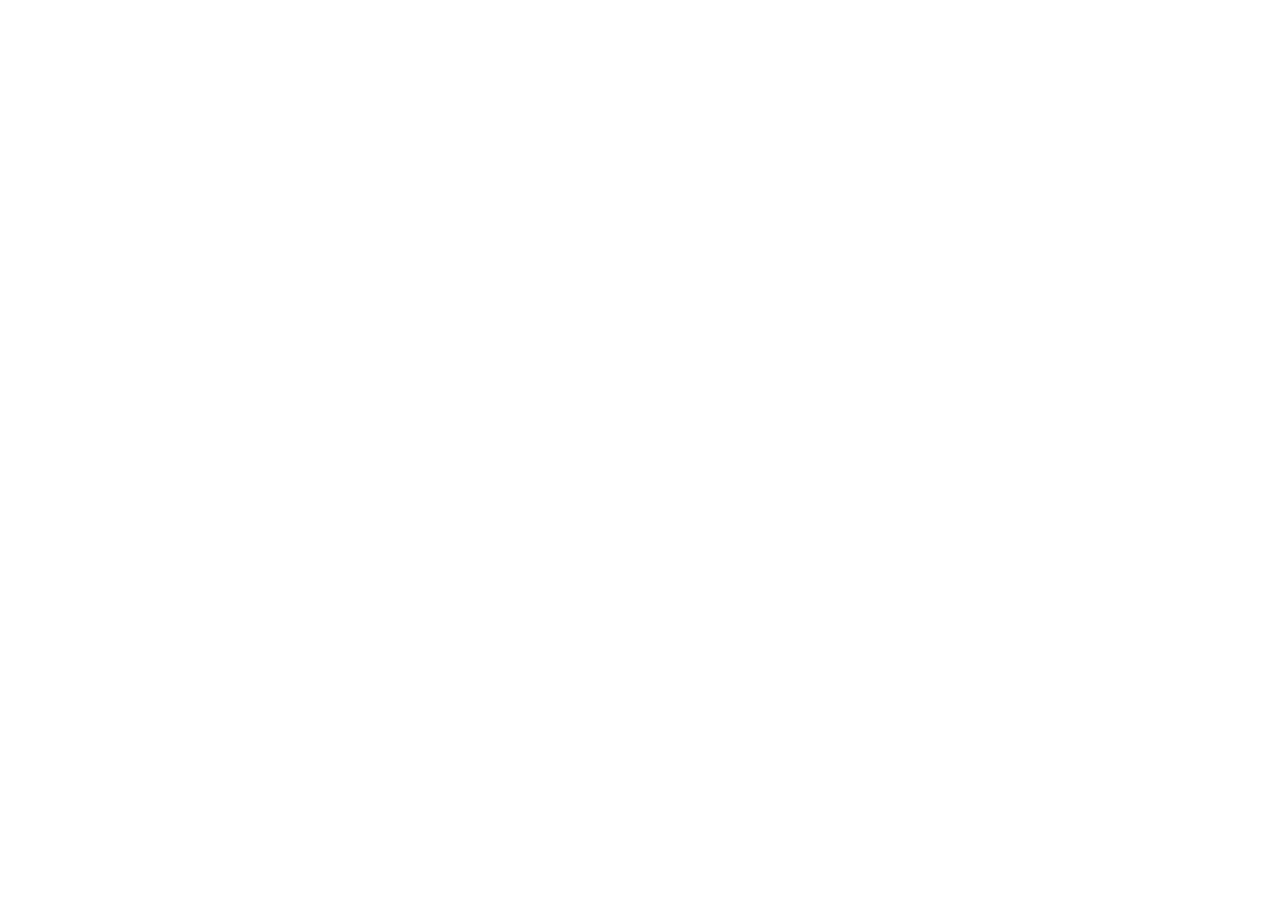
==== index.html @ cd1e1f87 "第一次提交" ====
<!DOCTYPE html>
<html lang="zh-CN">
<head>
    <meta charset="UTF-8">
    <meta name="viewport" content="width=device-width, initial-scale=1.0">
    <title>Document</title>
</head>
<body>
    
</body>
</html>
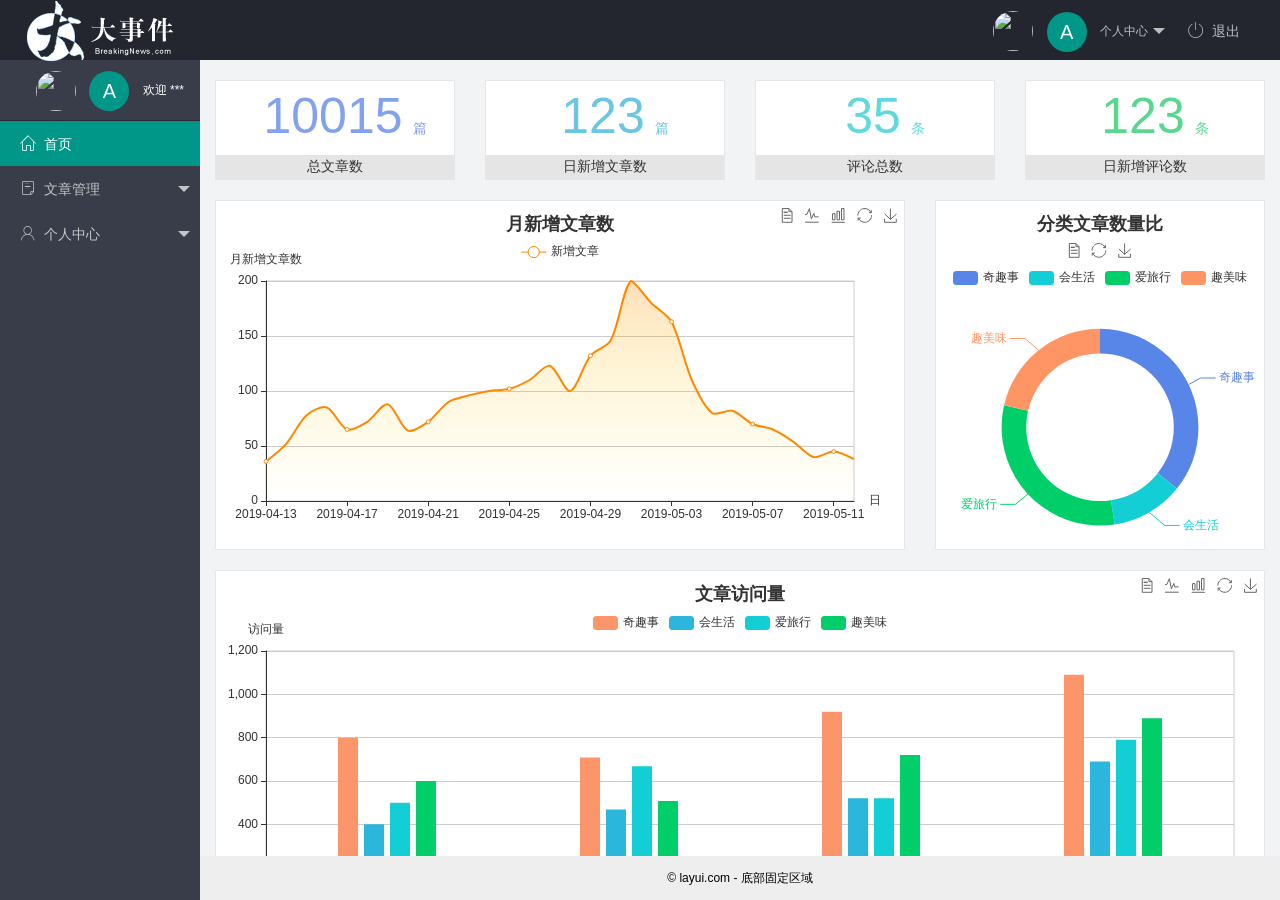
==== commit 329c50f5: "第二次提交" ====
--- a/index.html
+++ b/index.html
@@ -1,11 +1,109 @@
 <!DOCTYPE html>
 <html lang="zh-CN">
+
 <head>
-    <meta charset="UTF-8">
-    <meta name="viewport" content="width=device-width, initial-scale=1.0">
-    <title>Document</title>
+    <meta charset="UTF-8" />
+    <meta name="viewport" content="width=device-width, initial-scale=1.0" />
+    <title>后台主页</title>
+    <!-- 导入 layui 的样式表 -->
+    <link rel="stylesheet" href="/assets/lib/layui/css/layui.css" />
+    <link rel="stylesheet" href="/assets/css/index.css" />
+    <!-- 导入第三方图标库 -->
+    <link rel="stylesheet" href="/assets/fonts/iconfont.css" />
+    <!-- 导入JQ -->
+    <script src="/assets/lib/jquery.js"></script>
+    <!-- 导入自己的js文件 -->
+    <script src="/assets/js/index.js"></script>
 </head>
-<body>
-    
+
+<body class="layui-layout-body">
+    <div class="layui-layout layui-layout-admin">
+        <div class="layui-header">
+            <div class="layui-logo">
+                <img src="/assets/images/logo.png" alt="" />
+            </div>
+
+            <!-- 头部区域（可配合layui已有的水平导航） -->
+            <ul class="layui-nav layui-layout-right">
+                <li class="layui-nav-item">
+                    <a href="javascript:;" class="userinfo">
+                        <img src="http://t.cn/RCzsdCq" class="layui-nav-img" />
+                        <span class="text-avatar">A</span>
+                        个人中心
+                    </a>
+                    <dl class="layui-nav-child">
+                        <dd><a href="/user/user_info.html" target="fm">基本资料</a></dd>
+                        <dd><a href="/user/user_avatar.html" target="fm">更换头像</a></dd>
+                        <dd><a href="/user/user_pwd.html" target="fm">重置密码</a></dd>
+                    </dl>
+                </li>
+                <li class="layui-nav-item">
+                    <a href="javascript:;" id="btnLogout"><span class="iconfont icon-tuichu"></span>退出</a>
+                </li>
+            </ul>
+        </div>
+
+        <div class="layui-side layui-bg-black">
+            <div class="layui-side-scroll">
+
+                <!-- 左侧侧边栏上面头像 -->
+                <div class="userinfo">
+                    <img src="http://t.cn/RCzsdCq" class="layui-nav-img" />
+                    <span class="text-avatar">A</span>
+                    <span id="welcome">欢迎 ***</span>
+                </div>
+                <!-- 左侧导航区域（可配合layui已有的垂直导航） -->
+                <ul class="layui-nav layui-nav-tree" lay-shrink="all">
+                    <li class="layui-nav-item layui-this">
+                        <a href="/home/dashboard.html" target="fm"><span class="iconfont icon-home"></span>首页</a>
+                    </li>
+                    <li class="layui-nav-item">
+                        <a class="" href="javascript:;"><span class="iconfont icon-16"></span>文章管理</a>
+                        <dl class="layui-nav-child">
+                            <dd>
+                                <a href="javascript:;"><i class="layui-icon layui-icon-app"></i>文章类别</a>
+                            </dd>
+                            <dd>
+                                <a href="javascript:;"><i class="layui-icon layui-icon-app"></i>文章列表</a>
+                            </dd>
+                            <dd>
+                                <a href="javascript:;"><i class="layui-icon layui-icon-app"></i>发布文章</a>
+                            </dd>
+                        </dl>
+                    </li>
+                    <li class="layui-nav-item">
+                        <a href="javascript:;"><span class="iconfont icon-user"></span>个人中心</a>
+                        <dl class="layui-nav-child">
+                            <dd>
+                                <a href="/user/user_info.html" target="fm"><i
+                                        class="layui-icon layui-icon-app"></i>基本资料</a>
+                            </dd>
+                            <dd>
+                                <a href="/user/user_avatar.html" target="fm"><i
+                                        class="layui-icon layui-icon-app"></i>更换头像</a>
+                            </dd>
+                            <dd>
+                                <a href="/user/user_pwd.html" target="fm"><i
+                                        class="layui-icon layui-icon-app"></i>重置密码</a>
+                            </dd>
+                        </dl>
+                    </li>
+                </ul>
+            </div>
+        </div>
+
+        <div class="layui-body">
+            <!-- 内容主体区域 -->
+            <iframe name="fm" src="/home/dashboard.html" frameborder="0"></iframe>
+        </div>
+
+        <div class="layui-footer">
+            <!-- 底部固定区域 -->
+            © layui.com - 底部固定区域
+        </div>
+    </div>
+    <!-- 导入 layui 的JS文件 -->
+    <script src="/assets/lib/layui/layui.all.js"></script>
 </body>
+
 </html>
--- a/assets/lib/layui/css/layui.css
+++ b/assets/lib/layui/css/layui.css
@@ -0,0 +1,2 @@
+/** layui-v2.5.5 MIT License By https://www.layui.com */
+ .layui-inline,img{display:inline-block;vertical-align:middle}h1,h2,h3,h4,h5,h6{font-weight:400}.layui-edge,.layui-header,.layui-inline,.layui-main{position:relative}.layui-body,.layui-edge,.layui-elip{overflow:hidden}.layui-btn,.layui-edge,.layui-inline,img{vertical-align:middle}.layui-btn,.layui-disabled,.layui-icon,.layui-unselect{-moz-user-select:none;-webkit-user-select:none;-ms-user-select:none}.layui-elip,.layui-form-checkbox span,.layui-form-pane .layui-form-label{text-overflow:ellipsis;white-space:nowrap}.layui-breadcrumb,.layui-tree-btnGroup{visibility:hidden}blockquote,body,button,dd,div,dl,dt,form,h1,h2,h3,h4,h5,h6,input,li,ol,p,pre,td,textarea,th,ul{margin:0;padding:0;-webkit-tap-highlight-color:rgba(0,0,0,0)}a:active,a:hover{outline:0}img{border:none}li{list-style:none}table{border-collapse:collapse;border-spacing:0}h4,h5,h6{font-size:100%}button,input,optgroup,option,select,textarea{font-family:inherit;font-size:inherit;font-style:inherit;font-weight:inherit;outline:0}pre{white-space:pre-wrap;white-space:-moz-pre-wrap;white-space:-pre-wrap;white-space:-o-pre-wrap;word-wrap:break-word}body{line-height:24px;font:14px Helvetica Neue,Helvetica,PingFang SC,Tahoma,Arial,sans-serif}hr{height:1px;margin:10px 0;border:0;clear:both}a{color:#333;text-decoration:none}a:hover{color:#777}a cite{font-style:normal;*cursor:pointer}.layui-border-box,.layui-border-box *{box-sizing:border-box}.layui-box,.layui-box *{box-sizing:content-box}.layui-clear{clear:both;*zoom:1}.layui-clear:after{content:'\20';clear:both;*zoom:1;display:block;height:0}.layui-inline{*display:inline;*zoom:1}.layui-edge{display:inline-block;width:0;height:0;border-width:6px;border-style:dashed;border-color:transparent}.layui-edge-top{top:-4px;border-bottom-color:#999;border-bottom-style:solid}.layui-edge-right{border-left-color:#999;border-left-style:solid}.layui-edge-bottom{top:2px;border-top-color:#999;border-top-style:solid}.layui-edge-left{border-right-color:#999;border-right-style:solid}.layui-disabled,.layui-disabled:hover{color:#d2d2d2!important;cursor:not-allowed!important}.layui-circle{border-radius:100%}.layui-show{display:block!important}.layui-hide{display:none!important}@font-face{font-family:layui-icon;src:url(../font/iconfont.eot?v=250);src:url(../font/iconfont.eot?v=250#iefix) format('embedded-opentype'),url(../font/iconfont.woff2?v=250) format('woff2'),url(../font/iconfont.woff?v=250) format('woff'),url(../font/iconfont.ttf?v=250) format('truetype'),url(../font/iconfont.svg?v=250#layui-icon) format('svg')}.layui-icon{font-family:layui-icon!important;font-size:16px;font-style:normal;-webkit-font-smoothing:antialiased;-moz-osx-font-smoothing:grayscale}.layui-icon-reply-fill:before{content:"\e611"}.layui-icon-set-fill:before{content:"\e614"}.layui-icon-menu-fill:before{content:"\e60f"}.layui-icon-search:before{content:"\e615"}.layui-icon-share:before{content:"\e641"}.layui-icon-set-sm:before{content:"\e620"}.layui-icon-engine:before{content:"\e628"}.layui-icon-close:before{content:"\1006"}.layui-icon-close-fill:before{content:"\1007"}.layui-icon-chart-screen:before{content:"\e629"}.layui-icon-star:before{content:"\e600"}.layui-icon-circle-dot:before{content:"\e617"}.layui-icon-chat:before{content:"\e606"}.layui-icon-release:before{content:"\e609"}.layui-icon-list:before{content:"\e60a"}.layui-icon-chart:before{content:"\e62c"}.layui-icon-ok-circle:before{content:"\1005"}.layui-icon-layim-theme:before{content:"\e61b"}.layui-icon-table:before{content:"\e62d"}.layui-icon-right:before{content:"\e602"}.layui-icon-left:before{content:"\e603"}.layui-icon-cart-simple:before{content:"\e698"}.layui-icon-face-cry:before{content:"\e69c"}.layui-icon-face-smile:before{content:"\e6af"}.layui-icon-survey:before{content:"\e6b2"}.layui-icon-tree:before{content:"\e62e"}.layui-icon-upload-circle:before{content:"\e62f"}.layui-icon-add-circle:before{content:"\e61f"}.layui-icon-download-circle:before{content:"\e601"}.layui-icon-templeate-1:before{content:"\e630"}.layui-icon-util:before{content:"\e631"}.layui-icon-face-surprised:before{content:"\e664"}.layui-icon-edit:before{content:"\e642"}.layui-icon-speaker:before{content:"\e645"}.layui-icon-down:before{content:"\e61a"}.layui-icon-file:before{content:"\e621"}.layui-icon-layouts:before{content:"\e632"}.layui-icon-rate-half:before{content:"\e6c9"}.layui-icon-add-circle-fine:before{content:"\e608"}.layui-icon-prev-circle:before{content:"\e633"}.layui-icon-read:before{content:"\e705"}.layui-icon-404:before{content:"\e61c"}.layui-icon-carousel:before{content:"\e634"}.layui-icon-help:before{content:"\e607"}.layui-icon-code-circle:before{content:"\e635"}.layui-icon-water:before{content:"\e636"}.layui-icon-username:before{content:"\e66f"}.layui-icon-find-fill:before{content:"\e670"}.layui-icon-about:before{content:"\e60b"}.layui-icon-location:before{content:"\e715"}.layui-icon-up:before{content:"\e619"}.layui-icon-pause:before{content:"\e651"}.layui-icon-date:before{content:"\e637"}.layui-icon-layim-uploadfile:before{content:"\e61d"}.layui-icon-delete:before{content:"\e640"}.layui-icon-play:before{content:"\e652"}.layui-icon-top:before{content:"\e604"}.layui-icon-friends:before{content:"\e612"}.layui-icon-refresh-3:before{content:"\e9aa"}.layui-icon-ok:before{content:"\e605"}.layui-icon-layer:before{content:"\e638"}.layui-icon-face-smile-fine:before{content:"\e60c"}.layui-icon-dollar:before{content:"\e659"}.layui-icon-group:before{content:"\e613"}.layui-icon-layim-download:before{content:"\e61e"}.layui-icon-picture-fine:before{content:"\e60d"}.layui-icon-link:before{content:"\e64c"}.layui-icon-diamond:before{content:"\e735"}.layui-icon-log:before{content:"\e60e"}.layui-icon-rate-solid:before{content:"\e67a"}.layui-icon-fonts-del:before{content:"\e64f"}.layui-icon-unlink:before{content:"\e64d"}.layui-icon-fonts-clear:before{content:"\e639"}.layui-icon-triangle-r:before{content:"\e623"}.layui-icon-circle:before{content:"\e63f"}.layui-icon-radio:before{content:"\e643"}.layui-icon-align-center:before{content:"\e647"}.layui-icon-align-right:before{content:"\e648"}.layui-icon-align-left:before{content:"\e649"}.layui-icon-loading-1:before{content:"\e63e"}.layui-icon-return:before{content:"\e65c"}.layui-icon-fonts-strong:before{content:"\e62b"}.layui-icon-upload:before{content:"\e67c"}.layui-icon-dialogue:before{content:"\e63a"}.layui-icon-video:before{content:"\e6ed"}.layui-icon-headset:before{content:"\e6fc"}.layui-icon-cellphone-fine:before{content:"\e63b"}.layui-icon-add-1:before{content:"\e654"}.layui-icon-face-smile-b:before{content:"\e650"}.layui-icon-fonts-html:before{content:"\e64b"}.layui-icon-form:before{content:"\e63c"}.layui-icon-cart:before{content:"\e657"}.layui-icon-camera-fill:before{content:"\e65d"}.layui-icon-tabs:before{content:"\e62a"}.layui-icon-fonts-code:before{content:"\e64e"}.layui-icon-fire:before{content:"\e756"}.layui-icon-set:before{content:"\e716"}.layui-icon-fonts-u:before{content:"\e646"}.layui-icon-triangle-d:before{content:"\e625"}.layui-icon-tips:before{content:"\e702"}.layui-icon-picture:before{content:"\e64a"}.layui-icon-more-vertical:before{content:"\e671"}.layui-icon-flag:before{content:"\e66c"}.layui-icon-loading:before{content:"\e63d"}.layui-icon-fonts-i:before{content:"\e644"}.layui-icon-refresh-1:before{content:"\e666"}.layui-icon-rmb:before{content:"\e65e"}.layui-icon-home:before{content:"\e68e"}.layui-icon-user:before{content:"\e770"}.layui-icon-notice:before{content:"\e667"}.layui-icon-login-weibo:before{content:"\e675"}.layui-icon-voice:before{content:"\e688"}.layui-icon-upload-drag:before{content:"\e681"}.layui-icon-login-qq:before{content:"\e676"}.layui-icon-snowflake:before{content:"\e6b1"}.layui-icon-file-b:before{content:"\e655"}.layui-icon-template:before{content:"\e663"}.layui-icon-auz:before{content:"\e672"}.layui-icon-console:before{content:"\e665"}.layui-icon-app:before{content:"\e653"}.layui-icon-prev:before{content:"\e65a"}.layui-icon-website:before{content:"\e7ae"}.layui-icon-next:before{content:"\e65b"}.layui-icon-component:before{content:"\e857"}.layui-icon-more:before{content:"\e65f"}.layui-icon-login-wechat:before{content:"\e677"}.layui-icon-shrink-right:before{content:"\e668"}.layui-icon-spread-left:before{content:"\e66b"}.layui-icon-camera:before{content:"\e660"}.layui-icon-note:before{content:"\e66e"}.layui-icon-refresh:before{content:"\e669"}.layui-icon-female:before{content:"\e661"}.layui-icon-male:before{content:"\e662"}.layui-icon-password:before{content:"\e673"}.layui-icon-senior:before{content:"\e674"}.layui-icon-theme:before{content:"\e66a"}.layui-icon-tread:before{content:"\e6c5"}.layui-icon-praise:before{content:"\e6c6"}.layui-icon-star-fill:before{content:"\e658"}.layui-icon-rate:before{content:"\e67b"}.layui-icon-template-1:before{content:"\e656"}.layui-icon-vercode:before{content:"\e679"}.layui-icon-cellphone:before{content:"\e678"}.layui-icon-screen-full:before{content:"\e622"}.layui-icon-screen-restore:before{content:"\e758"}.layui-icon-cols:before{content:"\e610"}.layui-icon-export:before{content:"\e67d"}.layui-icon-print:before{content:"\e66d"}.layui-icon-slider:before{content:"\e714"}.layui-icon-addition:before{content:"\e624"}.layui-icon-subtraction:before{content:"\e67e"}.layui-icon-service:before{content:"\e626"}.layui-icon-transfer:before{content:"\e691"}.layui-main{width:1140px;margin:0 auto}.layui-header{z-index:1000;height:60px}.layui-header a:hover{transition:all .5s;-webkit-transition:all .5s}.layui-side{position:fixed;left:0;top:0;bottom:0;z-index:999;width:200px;overflow-x:hidden}.layui-side-scroll{position:relative;width:220px;height:100%;overflow-x:hidden}.layui-body{position:absolute;left:200px;right:0;top:0;bottom:0;z-index:998;width:auto;overflow-y:auto;box-sizing:border-box}.layui-layout-body{overflow:hidden}.layui-layout-admin .layui-header{background-color:#23262E}.layui-layout-admin .layui-side{top:60px;width:200px;overflow-x:hidden}.layui-layout-admin .layui-body{position:fixed;top:60px;bottom:44px}.layui-layout-admin .layui-main{width:auto;margin:0 15px}.layui-layout-admin .layui-footer{position:fixed;left:200px;right:0;bottom:0;height:44px;line-height:44px;padding:0 15px;background-color:#eee}.layui-layout-admin .layui-logo{position:absolute;left:0;top:0;width:200px;height:100%;line-height:60px;text-align:center;color:#009688;font-size:16px}.layui-layout-admin .layui-header .layui-nav{background:0 0}.layui-layout-left{position:absolute!important;left:200px;top:0}.layui-layout-right{position:absolute!important;right:0;top:0}.layui-container{position:relative;margin:0 auto;padding:0 15px;box-sizing:border-box}.layui-fluid{position:relative;margin:0 auto;padding:0 15px}.layui-row:after,.layui-row:before{content:'';display:block;clear:both}.layui-col-lg1,.layui-col-lg10,.layui-col-lg11,.layui-col-lg12,.layui-col-lg2,.layui-col-lg3,.layui-col-lg4,.layui-col-lg5,.layui-col-lg6,.layui-col-lg7,.layui-col-lg8,.layui-col-lg9,.layui-col-md1,.layui-col-md10,.layui-col-md11,.layui-col-md12,.layui-col-md2,.layui-col-md3,.layui-col-md4,.layui-col-md5,.layui-col-md6,.layui-col-md7,.layui-col-md8,.layui-col-md9,.layui-col-sm1,.layui-col-sm10,.layui-col-sm11,.layui-col-sm12,.layui-col-sm2,.layui-col-sm3,.layui-col-sm4,.layui-col-sm5,.layui-col-sm6,.layui-col-sm7,.layui-col-sm8,.layui-col-sm9,.layui-col-xs1,.layui-col-xs10,.layui-col-xs11,.layui-col-xs12,.layui-col-xs2,.layui-col-xs3,.layui-col-xs4,.layui-col-xs5,.layui-col-xs6,.layui-col-xs7,.layui-col-xs8,.layui-col-xs9{position:relative;display:block;box-sizing:border-box}.layui-col-xs1,.layui-col-xs10,.layui-col-xs11,.layui-col-xs12,.layui-col-xs2,.layui-col-xs3,.layui-col-xs4,.layui-col-xs5,.layui-col-xs6,.layui-col-xs7,.layui-col-xs8,.layui-col-xs9{float:left}.layui-col-xs1{width:8.33333333%}.layui-col-xs2{width:16.66666667%}.layui-col-xs3{width:25%}.layui-col-xs4{width:33.33333333%}.layui-col-xs5{width:41.66666667%}.layui-col-xs6{width:50%}.layui-col-xs7{width:58.33333333%}.layui-col-xs8{width:66.66666667%}.layui-col-xs9{width:75%}.layui-col-xs10{width:83.33333333%}.layui-col-xs11{width:91.66666667%}.layui-col-xs12{width:100%}.layui-col-xs-offset1{margin-left:8.33333333%}.layui-col-xs-offset2{margin-left:16.66666667%}.layui-col-xs-offset3{margin-left:25%}.layui-col-xs-offset4{margin-left:33.33333333%}.layui-col-xs-offset5{margin-left:41.66666667%}.layui-col-xs-offset6{margin-left:50%}.layui-col-xs-offset7{margin-left:58.33333333%}.layui-col-xs-offset8{margin-left:66.66666667%}.layui-col-xs-offset9{margin-left:75%}.layui-col-xs-offset10{margin-left:83.33333333%}.layui-col-xs-offset11{margin-left:91.66666667%}.layui-col-xs-offset12{margin-left:100%}@media screen and (max-width:768px){.layui-hide-xs{display:none!important}.layui-show-xs-block{display:block!important}.layui-show-xs-inline{display:inline!important}.layui-show-xs-inline-block{display:inline-block!important}}@media screen and (min-width:768px){.layui-container{width:750px}.layui-hide-sm{display:none!important}.layui-show-sm-block{display:block!important}.layui-show-sm-inline{display:inline!important}.layui-show-sm-inline-block{display:inline-block!important}.layui-col-sm1,.layui-col-sm10,.layui-col-sm11,.layui-col-sm12,.layui-col-sm2,.layui-col-sm3,.layui-col-sm4,.layui-col-sm5,.layui-col-sm6,.layui-col-sm7,.layui-col-sm8,.layui-col-sm9{float:left}.layui-col-sm1{width:8.33333333%}.layui-col-sm2{width:16.66666667%}.layui-col-sm3{width:25%}.layui-col-sm4{width:33.33333333%}.layui-col-sm5{width:41.66666667%}.layui-col-sm6{width:50%}.layui-col-sm7{width:58.33333333%}.layui-col-sm8{width:66.66666667%}.layui-col-sm9{width:75%}.layui-col-sm10{width:83.33333333%}.layui-col-sm11{width:91.66666667%}.layui-col-sm12{width:100%}.layui-col-sm-offset1{margin-left:8.33333333%}.layui-col-sm-offset2{margin-left:16.66666667%}.layui-col-sm-offset3{margin-left:25%}.layui-col-sm-offset4{margin-left:33.33333333%}.layui-col-sm-offset5{margin-left:41.66666667%}.layui-col-sm-offset6{margin-left:50%}.layui-col-sm-offset7{margin-left:58.33333333%}.layui-col-sm-offset8{margin-left:66.66666667%}.layui-col-sm-offset9{margin-left:75%}.layui-col-sm-offset10{margin-left:83.33333333%}.layui-col-sm-offset11{margin-left:91.66666667%}.layui-col-sm-offset12{margin-left:100%}}@media screen and (min-width:992px){.layui-container{width:970px}.layui-hide-md{display:none!important}.layui-show-md-block{display:block!important}.layui-show-md-inline{display:inline!important}.layui-show-md-inline-block{display:inline-block!important}.layui-col-md1,.layui-col-md10,.layui-col-md11,.layui-col-md12,.layui-col-md2,.layui-col-md3,.layui-col-md4,.layui-col-md5,.layui-col-md6,.layui-col-md7,.layui-col-md8,.layui-col-md9{float:left}.layui-col-md1{width:8.33333333%}.layui-col-md2{width:16.66666667%}.layui-col-md3{width:25%}.layui-col-md4{width:33.33333333%}.layui-col-md5{width:41.66666667%}.layui-col-md6{width:50%}.layui-col-md7{width:58.33333333%}.layui-col-md8{width:66.66666667%}.layui-col-md9{width:75%}.layui-col-md10{width:83.33333333%}.layui-col-md11{width:91.66666667%}.layui-col-md12{width:100%}.layui-col-md-offset1{margin-left:8.33333333%}.layui-col-md-offset2{margin-left:16.66666667%}.layui-col-md-offset3{margin-left:25%}.layui-col-md-offset4{margin-left:33.33333333%}.layui-col-md-offset5{margin-left:41.66666667%}.layui-col-md-offset6{margin-left:50%}.layui-col-md-offset7{margin-left:58.33333333%}.layui-col-md-offset8{margin-left:66.66666667%}.layui-col-md-offset9{margin-left:75%}.layui-col-md-offset10{margin-left:83.33333333%}.layui-col-md-offset11{margin-left:91.66666667%}.layui-col-md-offset12{margin-left:100%}}@media screen and (min-width:1200px){.layui-container{width:1170px}.layui-hide-lg{display:none!important}.layui-show-lg-block{display:block!important}.layui-show-lg-inline{display:inline!important}.layui-show-lg-inline-block{display:inline-block!important}.layui-col-lg1,.layui-col-lg10,.layui-col-lg11,.layui-col-lg12,.layui-col-lg2,.layui-col-lg3,.layui-col-lg4,.layui-col-lg5,.layui-col-lg6,.layui-col-lg7,.layui-col-lg8,.layui-col-lg9{float:left}.layui-col-lg1{width:8.33333333%}.layui-col-lg2{width:16.66666667%}.layui-col-lg3{width:25%}.layui-col-lg4{width:33.33333333%}.layui-col-lg5{width:41.66666667%}.layui-col-lg6{width:50%}.layui-col-lg7{width:58.33333333%}.layui-col-lg8{width:66.66666667%}.layui-col-lg9{width:75%}.layui-col-lg10{width:83.33333333%}.layui-col-lg11{width:91.66666667%}.layui-col-lg12{width:100%}.layui-col-lg-offset1{margin-left:8.33333333%}.layui-col-lg-offset2{margin-left:16.66666667%}.layui-col-lg-offset3{margin-left:25%}.layui-col-lg-offset4{margin-left:33.33333333%}.layui-col-lg-offset5{margin-left:41.66666667%}.layui-col-lg-offset6{margin-left:50%}.layui-col-lg-offset7{margin-left:58.33333333%}.layui-col-lg-offset8{margin-left:66.66666667%}.layui-col-lg-offset9{margin-left:75%}.layui-col-lg-offset10{margin-left:83.33333333%}.layui-col-lg-offset11{margin-left:91.66666667%}.layui-col-lg-offset12{margin-left:100%}}.layui-col-space1{margin:-.5px}.layui-col-space1>*{padding:.5px}.layui-col-space3{margin:-1.5px}.layui-col-space3>*{padding:1.5px}.layui-col-space5{margin:-2.5px}.layui-col-space5>*{padding:2.5px}.layui-col-space8{margin:-3.5px}.layui-col-space8>*{padding:3.5px}.layui-col-space10{margin:-5px}.layui-col-space10>*{padding:5px}.layui-col-space12{margin:-6px}.layui-col-space12>*{padding:6px}.layui-col-space15{margin:-7.5px}.layui-col-space15>*{padding:7.5px}.layui-col-space18{margin:-9px}.layui-col-space18>*{padding:9px}.layui-col-space20{margin:-10px}.layui-col-space20>*{padding:10px}.layui-col-space22{margin:-11px}.layui-col-space22>*{padding:11px}.layui-col-space25{margin:-12.5px}.layui-col-space25>*{padding:12.5px}.layui-col-space30{margin:-15px}.layui-col-space30>*{padding:15px}.layui-btn,.layui-input,.layui-select,.layui-textarea,.layui-upload-button{outline:0;-webkit-appearance:none;transition:all .3s;-webkit-transition:all .3s;box-sizing:border-box}.layui-elem-quote{margin-bottom:10px;padding:15px;line-height:22px;border-left:5px solid #009688;border-radius:0 2px 2px 0;background-color:#f2f2f2}.layui-quote-nm{border-style:solid;border-width:1px 1px 1px 5px;background:0 0}.layui-elem-field{margin-bottom:10px;padding:0;border-width:1px;border-style:solid}.layui-elem-field legend{margin-left:20px;padding:0 10px;font-size:20px;font-weight:300}.layui-field-title{margin:10px 0 20px;border-width:1px 0 0}.layui-field-box{padding:10px 15px}.layui-field-title .layui-field-box{padding:10px 0}.layui-progress{position:relative;height:6px;border-radius:20px;background-color:#e2e2e2}.layui-progress-bar{position:absolute;left:0;top:0;width:0;max-width:100%;height:6px;border-radius:20px;text-align:right;background-color:#5FB878;transition:all .3s;-webkit-transition:all .3s}.layui-progress-big,.layui-progress-big .layui-progress-bar{height:18px;line-height:18px}.layui-progress-text{position:relative;top:-20px;line-height:18px;font-size:12px;color:#666}.layui-progress-big .layui-progress-text{position:static;padding:0 10px;color:#fff}.layui-collapse{border-width:1px;border-style:solid;border-radius:2px}.layui-colla-content,.layui-colla-item{border-top-width:1px;border-top-style:solid}.layui-colla-item:first-child{border-top:none}.layui-colla-title{position:relative;height:42px;line-height:42px;padding:0 15px 0 35px;color:#333;background-color:#f2f2f2;cursor:pointer;font-size:14px;overflow:hidden}.layui-colla-content{display:none;padding:10px 15px;line-height:22px;color:#666}.layui-colla-icon{position:absolute;left:15px;top:0;font-size:14px}.layui-card{margin-bottom:15px;border-radius:2px;background-color:#fff;box-shadow:0 1px 2px 0 rgba(0,0,0,.05)}.layui-card:last-child{margin-bottom:0}.layui-card-header{position:relative;height:42px;line-height:42px;padding:0 15px;border-bottom:1px solid #f6f6f6;color:#333;border-radius:2px 2px 0 0;font-size:14px}.layui-bg-black,.layui-bg-blue,.layui-bg-cyan,.layui-bg-green,.layui-bg-orange,.layui-bg-red{color:#fff!important}.layui-card-body{position:relative;padding:10px 15px;line-height:24px}.layui-card-body[pad15]{padding:15px}.layui-card-body[pad20]{padding:20px}.layui-card-body .layui-table{margin:5px 0}.layui-card .layui-tab{margin:0}.layui-panel-window{position:relative;padding:15px;border-radius:0;border-top:5px solid #E6E6E6;background-color:#fff}.layui-auxiliar-moving{position:fixed;left:0;right:0;top:0;bottom:0;width:100%;height:100%;background:0 0;z-index:9999999999}.layui-form-label,.layui-form-mid,.layui-form-select,.layui-input-block,.layui-input-inline,.layui-textarea{position:relative}.layui-bg-red{background-color:#FF5722!important}.layui-bg-orange{background-color:#FFB800!important}.layui-bg-green{background-color:#009688!important}.layui-bg-cyan{background-color:#2F4056!important}.layui-bg-blue{background-color:#1E9FFF!important}.layui-bg-black{background-color:#393D49!important}.layui-bg-gray{background-color:#eee!important;color:#666!important}.layui-badge-rim,.layui-colla-content,.layui-colla-item,.layui-collapse,.layui-elem-field,.layui-form-pane .layui-form-item[pane],.layui-form-pane .layui-form-label,.layui-input,.layui-layedit,.layui-layedit-tool,.layui-quote-nm,.layui-select,.layui-tab-bar,.layui-tab-card,.layui-tab-title,.layui-tab-title .layui-this:after,.layui-textarea{border-color:#e6e6e6}.layui-timeline-item:before,hr{background-color:#e6e6e6}.layui-text{line-height:22px;font-size:14px;color:#666}.layui-text h1,.layui-text h2,.layui-text h3{font-weight:500;color:#333}.layui-text h1{font-size:30px}.layui-text h2{font-size:24px}.layui-text h3{font-size:18px}.layui-text a:not(.layui-btn){color:#01AAED}.layui-text a:not(.layui-btn):hover{text-decoration:underline}.layui-text ul{padding:5px 0 5px 15px}.layui-text ul li{margin-top:5px;list-style-type:disc}.layui-text em,.layui-word-aux{color:#999!important;padding:0 5px!important}.layui-btn{display:inline-block;height:38px;line-height:38px;padding:0 18px;background-color:#009688;color:#fff;white-space:nowrap;text-align:center;font-size:14px;border:none;border-radius:2px;cursor:pointer}.layui-btn:hover{opacity:.8;filter:alpha(opacity=80);color:#fff}.layui-btn:active{opacity:1;filter:alpha(opacity=100)}.layui-btn+.layui-btn{margin-left:10px}.layui-btn-container{font-size:0}.layui-btn-container .layui-btn{margin-right:10px;margin-bottom:10px}.layui-btn-container .layui-btn+.layui-btn{margin-left:0}.layui-table .layui-btn-container .layui-btn{margin-bottom:9px}.layui-btn-radius{border-radius:100px}.layui-btn .layui-icon{margin-right:3px;font-size:18px;vertical-align:bottom;vertical-align:middle\9}.layui-btn-primary{border:1px solid #C9C9C9;background-color:#fff;color:#555}.layui-btn-primary:hover{border-color:#009688;color:#333}.layui-btn-normal{background-color:#1E9FFF}.layui-btn-warm{background-color:#FFB800}.layui-btn-danger{background-color:#FF5722}.layui-btn-checked{background-color:#5FB878}.layui-btn-disabled,.layui-btn-disabled:active,.layui-btn-disabled:hover{border:1px solid #e6e6e6;background-color:#FBFBFB;color:#C9C9C9;cursor:not-allowed;opacity:1}.layui-btn-lg{height:44px;line-height:44px;padding:0 25px;font-size:16px}.layui-btn-sm{height:30px;line-height:30px;padding:0 10px;font-size:12px}.layui-btn-sm i{font-size:16px!important}.layui-btn-xs{height:22px;line-height:22px;padding:0 5px;font-size:12px}.layui-btn-xs i{font-size:14px!important}.layui-btn-group{display:inline-block;vertical-align:middle;font-size:0}.layui-btn-group .layui-btn{margin-left:0!important;margin-right:0!important;border-left:1px solid rgba(255,255,255,.5);border-radius:0}.layui-btn-group .layui-btn-primary{border-left:none}.layui-btn-group .layui-btn-primary:hover{border-color:#C9C9C9;color:#009688}.layui-btn-group .layui-btn:first-child{border-left:none;border-radius:2px 0 0 2px}.layui-btn-group .layui-btn-primary:first-child{border-left:1px solid #c9c9c9}.layui-btn-group .layui-btn:last-child{border-radius:0 2px 2px 0}.layui-btn-group .layui-btn+.layui-btn{margin-left:0}.layui-btn-group+.layui-btn-group{margin-left:10px}.layui-btn-fluid{width:100%}.layui-input,.layui-select,.layui-textarea{height:38px;line-height:1.3;line-height:38px\9;border-width:1px;border-style:solid;background-color:#fff;border-radius:2px}.layui-input::-webkit-input-placeholder,.layui-select::-webkit-input-placeholder,.layui-textarea::-webkit-input-placeholder{line-height:1.3}.layui-input,.layui-textarea{display:block;width:100%;padding-left:10px}.layui-input:hover,.layui-textarea:hover{border-color:#D2D2D2!important}.layui-input:focus,.layui-textarea:focus{border-color:#C9C9C9!important}.layui-textarea{min-height:100px;height:auto;line-height:20px;padding:6px 10px;resize:vertical}.layui-select{padding:0 10px}.layui-form input[type=checkbox],.layui-form input[type=radio],.layui-form select{display:none}.layui-form [lay-ignore]{display:initial}.layui-form-item{margin-bottom:15px;clear:both;*zoom:1}.layui-form-item:after{content:'\20';clear:both;*zoom:1;display:block;height:0}.layui-form-label{float:left;display:block;padding:9px 15px;width:80px;font-weight:400;line-height:20px;text-align:right}.layui-form-label-col{display:block;float:none;padding:9px 0;line-height:20px;text-align:left}.layui-form-item .layui-inline{margin-bottom:5px;margin-right:10px}.layui-input-block{margin-left:110px;min-height:36px}.layui-input-inline{display:inline-block;vertical-align:middle}.layui-form-item .layui-input-inline{float:left;width:190px;margin-right:10px}.layui-form-text .layui-input-inline{width:auto}.layui-form-mid{float:left;display:block;padding:9px 0!important;line-height:20px;margin-right:10px}.layui-form-danger+.layui-form-select .layui-input,.layui-form-danger:focus{border-color:#FF5722!important}.layui-form-select .layui-input{padding-right:30px;cursor:pointer}.layui-form-select .layui-edge{position:absolute;right:10px;top:50%;margin-top:-3px;cursor:pointer;border-width:6px;border-top-color:#c2c2c2;border-top-style:solid;transition:all .3s;-webkit-transition:all .3s}.layui-form-select dl{display:none;position:absolute;left:0;top:42px;padding:5px 0;z-index:899;min-width:100%;border:1px solid #d2d2d2;max-height:300px;overflow-y:auto;background-color:#fff;border-radius:2px;box-shadow:0 2px 4px rgba(0,0,0,.12);box-sizing:border-box}.layui-form-select dl dd,.layui-form-select dl dt{padding:0 10px;line-height:36px;white-space:nowrap;overflow:hidden;text-overflow:ellipsis}.layui-form-select dl dt{font-size:12px;color:#999}.layui-form-select dl dd{cursor:pointer}.layui-form-select dl dd:hover{background-color:#f2f2f2;-webkit-transition:.5s all;transition:.5s all}.layui-form-select .layui-select-group dd{padding-left:20px}.layui-form-select dl dd.layui-select-tips{padding-left:10px!important;color:#999}.layui-form-select dl dd.layui-this{background-color:#5FB878;color:#fff}.layui-form-checkbox,.layui-form-select dl dd.layui-disabled{background-color:#fff}.layui-form-selected dl{display:block}.layui-form-checkbox,.layui-form-checkbox *,.layui-form-switch{display:inline-block;vertical-align:middle}.layui-form-selected .layui-edge{margin-top:-9px;-webkit-transform:rotate(180deg);transform:rotate(180deg);margin-top:-3px\9}:root .layui-form-selected .layui-edge{margin-top:-9px\0/IE9}.layui-form-selectup dl{top:auto;bottom:42px}.layui-select-none{margin:5px 0;text-align:center;color:#999}.layui-select-disabled .layui-disabled{border-color:#eee!important}.layui-select-disabled .layui-edge{border-top-color:#d2d2d2}.layui-form-checkbox{position:relative;height:30px;line-height:30px;margin-right:10px;padding-right:30px;cursor:pointer;font-size:0;-webkit-transition:.1s linear;transition:.1s linear;box-sizing:border-box}.layui-form-checkbox span{padding:0 10px;height:100%;font-size:14px;border-radius:2px 0 0 2px;background-color:#d2d2d2;color:#fff;overflow:hidden}.layui-form-checkbox:hover span{background-color:#c2c2c2}.layui-form-checkbox i{position:absolute;right:0;top:0;width:30px;height:28px;border:1px solid #d2d2d2;border-left:none;border-radius:0 2px 2px 0;color:#fff;font-size:20px;text-align:center}.layui-form-checkbox:hover i{border-color:#c2c2c2;color:#c2c2c2}.layui-form-checked,.layui-form-checked:hover{border-color:#5FB878}.layui-form-checked span,.layui-form-checked:hover span{background-color:#5FB878}.layui-form-checked i,.layui-form-checked:hover i{color:#5FB878}.layui-form-item .layui-form-checkbox{margin-top:4px}.layui-form-checkbox[lay-skin=primary]{height:auto!important;line-height:normal!important;min-width:18px;min-height:18px;border:none!important;margin-right:0;padding-left:28px;padding-right:0;background:0 0}.layui-form-checkbox[lay-skin=primary] span{padding-left:0;padding-right:15px;line-height:18px;background:0 0;color:#666}.layui-form-checkbox[lay-skin=primary] i{right:auto;left:0;width:16px;height:16px;line-height:16px;border:1px solid #d2d2d2;font-size:12px;border-radius:2px;background-color:#fff;-webkit-transition:.1s linear;transition:.1s linear}.layui-form-checkbox[lay-skin=primary]:hover i{border-color:#5FB878;color:#fff}.layui-form-checked[lay-skin=primary] i{border-color:#5FB878!important;background-color:#5FB878;color:#fff}.layui-checkbox-disbaled[lay-skin=primary] span{background:0 0!important;color:#c2c2c2}.layui-checkbox-disbaled[lay-skin=primary]:hover i{border-color:#d2d2d2}.layui-form-item .layui-form-checkbox[lay-skin=primary]{margin-top:10px}.layui-form-switch{position:relative;height:22px;line-height:22px;min-width:35px;padding:0 5px;margin-top:8px;border:1px solid #d2d2d2;border-radius:20px;cursor:pointer;background-color:#fff;-webkit-transition:.1s linear;transition:.1s linear}.layui-form-switch i{position:absolute;left:5px;top:3px;width:16px;height:16px;border-radius:20px;background-color:#d2d2d2;-webkit-transition:.1s linear;transition:.1s linear}.layui-form-switch em{position:relative;top:0;width:25px;margin-left:21px;padding:0!important;text-align:center!important;color:#999!important;font-style:normal!important;font-size:12px}.layui-form-onswitch{border-color:#5FB878;background-color:#5FB878}.layui-checkbox-disbaled,.layui-checkbox-disbaled i{border-color:#e2e2e2!important}.layui-form-onswitch i{left:100%;margin-left:-21px;background-color:#fff}.layui-form-onswitch em{margin-left:5px;margin-right:21px;color:#fff!important}.layui-checkbox-disbaled span{background-color:#e2e2e2!important}.layui-checkbox-disbaled:hover i{color:#fff!important}[lay-radio]{display:none}.layui-form-radio,.layui-form-radio *{display:inline-block;vertical-align:middle}.layui-form-radio{line-height:28px;margin:6px 10px 0 0;padding-right:10px;cursor:pointer;font-size:0}.layui-form-radio *{font-size:14px}.layui-form-radio>i{margin-right:8px;font-size:22px;color:#c2c2c2}.layui-form-radio>i:hover,.layui-form-radioed>i{color:#5FB878}.layui-radio-disbaled>i{color:#e2e2e2!important}.layui-form-pane .layui-form-label{width:110px;padding:8px 15px;height:38px;line-height:20px;border-width:1px;border-style:solid;border-radius:2px 0 0 2px;text-align:center;background-color:#FBFBFB;overflow:hidden;box-sizing:border-box}.layui-form-pane .layui-input-inline{margin-left:-1px}.layui-form-pane .layui-input-block{margin-left:110px;left:-1px}.layui-form-pane .layui-input{border-radius:0 2px 2px 0}.layui-form-pane .layui-form-text .layui-form-label{float:none;width:100%;border-radius:2px;box-sizing:border-box;text-align:left}.layui-form-pane .layui-form-text .layui-input-inline{display:block;margin:0;top:-1px;clear:both}.layui-form-pane .layui-form-text .layui-input-block{margin:0;left:0;top:-1px}.layui-form-pane .layui-form-text .layui-textarea{min-height:100px;border-radius:0 0 2px 2px}.layui-form-pane .layui-form-checkbox{margin:4px 0 4px 10px}.layui-form-pane .layui-form-radio,.layui-form-pane .layui-form-switch{margin-top:6px;margin-left:10px}.layui-form-pane .layui-form-item[pane]{position:relative;border-width:1px;border-style:solid}.layui-form-pane .layui-form-item[pane] .layui-form-label{position:absolute;left:0;top:0;height:100%;border-width:0 1px 0 0}.layui-form-pane .layui-form-item[pane] .layui-input-inline{margin-left:110px}@media screen and (max-width:450px){.layui-form-item .layui-form-label{text-overflow:ellipsis;overflow:hidden;white-space:nowrap}.layui-form-item .layui-inline{display:block;margin-right:0;margin-bottom:20px;clear:both}.layui-form-item .layui-inline:after{content:'\20';clear:both;display:block;height:0}.layui-form-item .layui-input-inline{display:block;float:none;left:-3px;width:auto;margin:0 0 10px 112px}.layui-form-item .layui-input-inline+.layui-form-mid{margin-left:110px;top:-5px;padding:0}.layui-form-item .layui-form-checkbox{margin-right:5px;margin-bottom:5px}}.layui-layedit{border-width:1px;border-style:solid;border-radius:2px}.layui-layedit-tool{padding:3px 5px;border-bottom-width:1px;border-bottom-style:solid;font-size:0}.layedit-tool-fixed{position:fixed;top:0;border-top:1px solid #e2e2e2}.layui-layedit-tool .layedit-tool-mid,.layui-layedit-tool .layui-icon{display:inline-block;vertical-align:middle;text-align:center;font-size:14px}.layui-layedit-tool .layui-icon{position:relative;width:32px;height:30px;line-height:30px;margin:3px 5px;color:#777;cursor:pointer;border-radius:2px}.layui-layedit-tool .layui-icon:hover{color:#393D49}.layui-layedit-tool .layui-icon:active{color:#000}.layui-layedit-tool .layedit-tool-active{background-color:#e2e2e2;color:#000}.layui-layedit-tool .layui-disabled,.layui-layedit-tool .layui-disabled:hover{color:#d2d2d2;cursor:not-allowed}.layui-layedit-tool .layedit-tool-mid{width:1px;height:18px;margin:0 10px;background-color:#d2d2d2}.layedit-tool-html{width:50px!important;font-size:30px!important}.layedit-tool-b,.layedit-tool-code,.layedit-tool-help{font-size:16px!important}.layedit-tool-d,.layedit-tool-face,.layedit-tool-image,.layedit-tool-unlink{font-size:18px!important}.layedit-tool-image input{position:absolute;font-size:0;left:0;top:0;width:100%;height:100%;opacity:.01;filter:Alpha(opacity=1);cursor:pointer}.layui-layedit-iframe iframe{display:block;width:100%}#LAY_layedit_code{overflow:hidden}.layui-laypage{display:inline-block;*display:inline;*zoom:1;vertical-align:middle;margin:10px 0;font-size:0}.layui-laypage>a:first-child,.layui-laypage>a:first-child em{border-radius:2px 0 0 2px}.layui-laypage>a:last-child,.layui-laypage>a:last-child em{border-radius:0 2px 2px 0}.layui-laypage>:first-child{margin-left:0!important}.layui-laypage>:last-child{margin-right:0!important}.layui-laypage a,.layui-laypage button,.layui-laypage input,.layui-laypage select,.layui-laypage span{border:1px solid #e2e2e2}.layui-laypage a,.layui-laypage span{display:inline-block;*display:inline;*zoom:1;vertical-align:middle;padding:0 15px;height:28px;line-height:28px;margin:0 -1px 5px 0;background-color:#fff;color:#333;font-size:12px}.layui-flow-more a *,.layui-laypage input,.layui-table-view select[lay-ignore]{display:inline-block}.layui-laypage a:hover{color:#009688}.layui-laypage em{font-style:normal}.layui-laypage .layui-laypage-spr{color:#999;font-weight:700}.layui-laypage a{text-decoration:none}.layui-laypage .layui-laypage-curr{position:relative}.layui-laypage .layui-laypage-curr em{position:relative;color:#fff}.layui-laypage .layui-laypage-curr .layui-laypage-em{position:absolute;left:-1px;top:-1px;padding:1px;width:100%;height:100%;background-color:#009688}.layui-laypage-em{border-radius:2px}.layui-laypage-next em,.layui-laypage-prev em{font-family:Sim sun;font-size:16px}.layui-laypage .layui-laypage-count,.layui-laypage .layui-laypage-limits,.layui-laypage .layui-laypage-refresh,.layui-laypage .layui-laypage-skip{margin-left:10px;margin-right:10px;padding:0;border:none}.layui-laypage .layui-laypage-limits,.layui-laypage .layui-laypage-refresh{vertical-align:top}.layui-laypage .layui-laypage-refresh i{font-size:18px;cursor:pointer}.layui-laypage select{height:22px;padding:3px;border-radius:2px;cursor:pointer}.layui-laypage .layui-laypage-skip{height:30px;line-height:30px;color:#999}.layui-laypage button,.layui-laypage input{height:30px;line-height:30px;border-radius:2px;vertical-align:top;background-color:#fff;box-sizing:border-box}.layui-laypage input{width:40px;margin:0 10px;padding:0 3px;text-align:center}.layui-laypage input:focus,.layui-laypage select:focus{border-color:#009688!important}.layui-laypage button{margin-left:10px;padding:0 10px;cursor:pointer}.layui-table,.layui-table-view{margin:10px 0}.layui-flow-more{margin:10px 0;text-align:center;color:#999;font-size:14px}.layui-flow-more a{height:32px;line-height:32px}.layui-flow-more a *{vertical-align:top}.layui-flow-more a cite{padding:0 20px;border-radius:3px;background-color:#eee;color:#333;font-style:normal}.layui-flow-more a cite:hover{opacity:.8}.layui-flow-more a i{font-size:30px;color:#737383}.layui-table{width:100%;background-color:#fff;color:#666}.layui-table tr{transition:all .3s;-webkit-transition:all .3s}.layui-table th{text-align:left;font-weight:400}.layui-table tbody tr:hover,.layui-table thead tr,.layui-table-click,.layui-table-header,.layui-table-hover,.layui-table-mend,.layui-table-patch,.layui-table-tool,.layui-table-total,.layui-table-total tr,.layui-table[lay-even] tr:nth-child(even){background-color:#f2f2f2}.layui-table td,.layui-table th,.layui-table-col-set,.layui-table-fixed-r,.layui-table-grid-down,.layui-table-header,.layui-table-page,.layui-table-tips-main,.layui-table-tool,.layui-table-total,.layui-table-view,.layui-table[lay-skin=line],.layui-table[lay-skin=row]{border-width:1px;border-style:solid;border-color:#e6e6e6}.layui-table td,.layui-table th{position:relative;padding:9px 15px;min-height:20px;line-height:20px;font-size:14px}.layui-table[lay-skin=line] td,.layui-table[lay-skin=line] th{border-width:0 0 1px}.layui-table[lay-skin=row] td,.layui-table[lay-skin=row] th{border-width:0 1px 0 0}.layui-table[lay-skin=nob] td,.layui-table[lay-skin=nob] th{border:none}.layui-table img{max-width:100px}.layui-table[lay-size=lg] td,.layui-table[lay-size=lg] th{padding:15px 30px}.layui-table-view .layui-table[lay-size=lg] .layui-table-cell{height:40px;line-height:40px}.layui-table[lay-size=sm] td,.layui-table[lay-size=sm] th{font-size:12px;padding:5px 10px}.layui-table-view .layui-table[lay-size=sm] .layui-table-cell{height:20px;line-height:20px}.layui-table[lay-data]{display:none}.layui-table-box{position:relative;overflow:hidden}.layui-table-view .layui-table{position:relative;width:auto;margin:0}.layui-table-view .layui-table[lay-skin=line]{border-width:0 1px 0 0}.layui-table-view .layui-table[lay-skin=row]{border-width:0 0 1px}.layui-table-view .layui-table td,.layui-table-view .layui-table th{padding:5px 0;border-top:none;border-left:none}.layui-table-view .layui-table th.layui-unselect .layui-table-cell span{cursor:pointer}.layui-table-view .layui-table td{cursor:default}.layui-table-view .layui-table td[data-edit=text]{cursor:text}.layui-table-view .layui-form-checkbox[lay-skin=primary] i{width:18px;height:18px}.layui-table-view .layui-form-radio{line-height:0;padding:0}.layui-table-view .layui-form-radio>i{margin:0;font-size:20px}.layui-table-init{position:absolute;left:0;top:0;width:100%;height:100%;text-align:center;z-index:110}.layui-table-init .layui-icon{position:absolute;left:50%;top:50%;margin:-15px 0 0 -15px;font-size:30px;color:#c2c2c2}.layui-table-header{border-width:0 0 1px;overflow:hidden}.layui-table-header .layui-table{margin-bottom:-1px}.layui-table-tool .layui-inline[lay-event]{position:relative;width:26px;height:26px;padding:5px;line-height:16px;margin-right:10px;text-align:center;color:#333;border:1px solid #ccc;cursor:pointer;-webkit-transition:.5s all;transition:.5s all}.layui-table-tool .layui-inline[lay-event]:hover{border:1px solid #999}.layui-table-tool-temp{padding-right:120px}.layui-table-tool-self{position:absolute;right:17px;top:10px}.layui-table-tool .layui-table-tool-self .layui-inline[lay-event]{margin:0 0 0 10px}.layui-table-tool-panel{position:absolute;top:29px;left:-1px;padding:5px 0;min-width:150px;min-height:40px;border:1px solid #d2d2d2;text-align:left;overflow-y:auto;background-color:#fff;box-shadow:0 2px 4px rgba(0,0,0,.12)}.layui-table-cell,.layui-table-tool-panel li{overflow:hidden;text-overflow:ellipsis;white-space:nowrap}.layui-table-tool-panel li{padding:0 10px;line-height:30px;-webkit-transition:.5s all;transition:.5s all}.layui-table-tool-panel li .layui-form-checkbox[lay-skin=primary]{width:100%;padding-left:28px}.layui-table-tool-panel li:hover{background-color:#f2f2f2}.layui-table-tool-panel li .layui-form-checkbox[lay-skin=primary] i{position:absolute;left:0;top:0}.layui-table-tool-panel li .layui-form-checkbox[lay-skin=primary] span{padding:0}.layui-table-tool .layui-table-tool-self .layui-table-tool-panel{left:auto;right:-1px}.layui-table-col-set{position:absolute;right:0;top:0;width:20px;height:100%;border-width:0 0 0 1px;background-color:#fff}.layui-table-sort{width:10px;height:20px;margin-left:5px;cursor:pointer!important}.layui-table-sort .layui-edge{position:absolute;left:5px;border-width:5px}.layui-table-sort .layui-table-sort-asc{top:3px;border-top:none;border-bottom-style:solid;border-bottom-color:#b2b2b2}.layui-table-sort .layui-table-sort-asc:hover{border-bottom-color:#666}.layui-table-sort .layui-table-sort-desc{bottom:5px;border-bottom:none;border-top-style:solid;border-top-color:#b2b2b2}.layui-table-sort .layui-table-sort-desc:hover{border-top-color:#666}.layui-table-sort[lay-sort=asc] .layui-table-sort-asc{border-bottom-color:#000}.layui-table-sort[lay-sort=desc] .layui-table-sort-desc{border-top-color:#000}.layui-table-cell{height:28px;line-height:28px;padding:0 15px;position:relative;box-sizing:border-box}.layui-table-cell .layui-form-checkbox[lay-skin=primary]{top:-1px;padding:0}.layui-table-cell .layui-table-link{color:#01AAED}.laytable-cell-checkbox,.laytable-cell-numbers,.laytable-cell-radio,.laytable-cell-space{padding:0;text-align:center}.layui-table-body{position:relative;overflow:auto;margin-right:-1px;margin-bottom:-1px}.layui-table-body .layui-none{line-height:26px;padding:15px;text-align:center;color:#999}.layui-table-fixed{position:absolute;left:0;top:0;z-index:101}.layui-table-fixed .layui-table-body{overflow:hidden}.layui-table-fixed-l{box-shadow:0 -1px 8px rgba(0,0,0,.08)}.layui-table-fixed-r{left:auto;right:-1px;border-width:0 0 0 1px;box-shadow:-1px 0 8px rgba(0,0,0,.08)}.layui-table-fixed-r .layui-table-header{position:relative;overflow:visible}.layui-table-mend{position:absolute;right:-49px;top:0;height:100%;width:50px}.layui-table-tool{position:relative;z-index:890;width:100%;min-height:50px;line-height:30px;padding:10px 15px;border-width:0 0 1px}.layui-table-tool .layui-btn-container{margin-bottom:-10px}.layui-table-page,.layui-table-total{border-width:1px 0 0;margin-bottom:-1px;overflow:hidden}.layui-table-page{position:relative;width:100%;padding:7px 7px 0;height:41px;font-size:12px;white-space:nowrap}.layui-table-page>div{height:26px}.layui-table-page .layui-laypage{margin:0}.layui-table-page .layui-laypage a,.layui-table-page .layui-laypage span{height:26px;line-height:26px;margin-bottom:10px;border:none;background:0 0}.layui-table-page .layui-laypage a,.layui-table-page .layui-laypage span.layui-laypage-curr{padding:0 12px}.layui-table-page .layui-laypage span{margin-left:0;padding:0}.layui-table-page .layui-laypage .layui-laypage-prev{margin-left:-7px!important}.layui-table-page .layui-laypage .layui-laypage-curr .layui-laypage-em{left:0;top:0;padding:0}.layui-table-page .layui-laypage button,.layui-table-page .layui-laypage input{height:26px;line-height:26px}.layui-table-page .layui-laypage input{width:40px}.layui-table-page .layui-laypage button{padding:0 10px}.layui-table-page select{height:18px}.layui-table-patch .layui-table-cell{padding:0;width:30px}.layui-table-edit{position:absolute;left:0;top:0;width:100%;height:100%;padding:0 14px 1px;border-radius:0;box-shadow:1px 1px 20px rgba(0,0,0,.15)}.layui-table-edit:focus{border-color:#5FB878!important}select.layui-table-edit{padding:0 0 0 10px;border-color:#C9C9C9}.layui-table-view .layui-form-checkbox,.layui-table-view .layui-form-radio,.layui-table-view .layui-form-switch{top:0;margin:0;box-sizing:content-box}.layui-table-view .layui-form-checkbox{top:-1px;height:26px;line-height:26px}.layui-table-view .layui-form-checkbox i{height:26px}.layui-table-grid .layui-table-cell{overflow:visible}.layui-table-grid-down{position:absolute;top:0;right:0;width:26px;height:100%;padding:5px 0;border-width:0 0 0 1px;text-align:center;background-color:#fff;color:#999;cursor:pointer}.layui-table-grid-down .layui-icon{position:absolute;top:50%;left:50%;margin:-8px 0 0 -8px}.layui-table-grid-down:hover{background-color:#fbfbfb}body .layui-table-tips .layui-layer-content{background:0 0;padding:0;box-shadow:0 1px 6px rgba(0,0,0,.12)}.layui-table-tips-main{margin:-44px 0 0 -1px;max-height:150px;padding:8px 15px;font-size:14px;overflow-y:scroll;background-color:#fff;color:#666}.layui-table-tips-c{position:absolute;right:-3px;top:-13px;width:20px;height:20px;padding:3px;cursor:pointer;background-color:#666;border-radius:50%;color:#fff}.layui-table-tips-c:hover{background-color:#777}.layui-table-tips-c:before{position:relative;right:-2px}.layui-upload-file{display:none!important;opacity:.01;filter:Alpha(opacity=1)}.layui-upload-drag,.layui-upload-form,.layui-upload-wrap{display:inline-block}.layui-upload-list{margin:10px 0}.layui-upload-choose{padding:0 10px;color:#999}.layui-upload-drag{position:relative;padding:30px;border:1px dashed #e2e2e2;background-color:#fff;text-align:center;cursor:pointer;color:#999}.layui-upload-drag .layui-icon{font-size:50px;color:#009688}.layui-upload-drag[lay-over]{border-color:#009688}.layui-upload-iframe{position:absolute;width:0;height:0;border:0;visibility:hidden}.layui-upload-wrap{position:relative;vertical-align:middle}.layui-upload-wrap .layui-upload-file{display:block!important;position:absolute;left:0;top:0;z-index:10;font-size:100px;width:100%;height:100%;opacity:.01;filter:Alpha(opacity=1);cursor:pointer}.layui-transfer-active,.layui-transfer-box{display:inline-block;vertical-align:middle}.layui-transfer-box,.layui-transfer-header,.layui-transfer-search{border-width:0;border-style:solid;border-color:#e6e6e6}.layui-transfer-box{position:relative;border-width:1px;width:200px;height:360px;border-radius:2px;background-color:#fff}.layui-transfer-box .layui-form-checkbox{width:100%;margin:0!important}.layui-transfer-header{height:38px;line-height:38px;padding:0 10px;border-bottom-width:1px}.layui-transfer-search{position:relative;padding:10px;border-bottom-width:1px}.layui-transfer-search .layui-input{height:32px;padding-left:30px;font-size:12px}.layui-transfer-search .layui-icon-search{position:absolute;left:20px;top:50%;margin-top:-8px;color:#666}.layui-transfer-active{margin:0 15px}.layui-transfer-active .layui-btn{display:block;margin:0;padding:0 15px;background-color:#5FB878;border-color:#5FB878;color:#fff}.layui-transfer-active .layui-btn-disabled{background-color:#FBFBFB;border-color:#e6e6e6;color:#C9C9C9}.layui-transfer-active .layui-btn:first-child{margin-bottom:15px}.layui-transfer-active .layui-btn .layui-icon{margin:0;font-size:14px!important}.layui-transfer-data{padding:5px 0;overflow:auto}.layui-transfer-data li{height:32px;line-height:32px;padding:0 10px}.layui-transfer-data li:hover{background-color:#f2f2f2;transition:.5s all}.layui-transfer-data .layui-none{padding:15px 10px;text-align:center;color:#999}.layui-nav{position:relative;padding:0 20px;background-color:#393D49;color:#fff;border-radius:2px;font-size:0;box-sizing:border-box}.layui-nav *{font-size:14px}.layui-nav .layui-nav-item{position:relative;display:inline-block;*display:inline;*zoom:1;vertical-align:middle;line-height:60px}.layui-nav .layui-nav-item a{display:block;padding:0 20px;color:#fff;color:rgba(255,255,255,.7);transition:all .3s;-webkit-transition:all .3s}.layui-nav .layui-this:after,.layui-nav-bar,.layui-nav-tree .layui-nav-itemed:after{position:absolute;left:0;top:0;width:0;height:5px;background-color:#5FB878;transition:all .2s;-webkit-transition:all .2s}.layui-nav-bar{z-index:1000}.layui-nav .layui-nav-item a:hover,.layui-nav .layui-this a{color:#fff}.layui-nav .layui-this:after{content:'';top:auto;bottom:0;width:100%}.layui-nav-img{width:30px;height:30px;margin-right:10px;border-radius:50%}.layui-nav .layui-nav-more{content:'';width:0;height:0;border-style:solid dashed dashed;border-color:#fff transparent transparent;overflow:hidden;cursor:pointer;transition:all .2s;-webkit-transition:all .2s;position:absolute;top:50%;right:3px;margin-top:-3px;border-width:6px;border-top-color:rgba(255,255,255,.7)}.layui-nav .layui-nav-mored,.layui-nav-itemed>a .layui-nav-more{margin-top:-9px;border-style:dashed dashed solid;border-color:transparent transparent #fff}.layui-nav-child{display:none;position:absolute;left:0;top:65px;min-width:100%;line-height:36px;padding:5px 0;box-shadow:0 2px 4px rgba(0,0,0,.12);border:1px solid #d2d2d2;background-color:#fff;z-index:100;border-radius:2px;white-space:nowrap}.layui-nav .layui-nav-child a{color:#333}.layui-nav .layui-nav-child a:hover{background-color:#f2f2f2;color:#000}.layui-nav-child dd{position:relative}.layui-nav .layui-nav-child dd.layui-this a,.layui-nav-child dd.layui-this{background-color:#5FB878;color:#fff}.layui-nav-child dd.layui-this:after{display:none}.layui-nav-tree{width:200px;padding:0}.layui-nav-tree .layui-nav-item{display:block;width:100%;line-height:45px}.layui-nav-tree .layui-nav-item a{position:relative;height:45px;line-height:45px;text-overflow:ellipsis;overflow:hidden;white-space:nowrap}.layui-nav-tree .layui-nav-item a:hover{background-color:#4E5465}.layui-nav-tree .layui-nav-bar{width:5px;height:0;background-color:#009688}.layui-nav-tree .layui-nav-child dd.layui-this,.layui-nav-tree .layui-nav-child dd.layui-this a,.layui-nav-tree .layui-this,.layui-nav-tree .layui-this>a,.layui-nav-tree .layui-this>a:hover{background-color:#009688;color:#fff}.layui-nav-tree .layui-this:after{display:none}.layui-nav-itemed>a,.layui-nav-tree .layui-nav-title a,.layui-nav-tree .layui-nav-title a:hover{color:#fff!important}.layui-nav-tree .layui-nav-child{position:relative;z-index:0;top:0;border:none;box-shadow:none}.layui-nav-tree .layui-nav-child a{height:40px;line-height:40px;color:#fff;color:rgba(255,255,255,.7)}.layui-nav-tree .layui-nav-child,.layui-nav-tree .layui-nav-child a:hover{background:0 0;color:#fff}.layui-nav-tree .layui-nav-more{right:10px}.layui-nav-itemed>.layui-nav-child{display:block;padding:0;background-color:rgba(0,0,0,.3)!important}.layui-nav-itemed>.layui-nav-child>.layui-this>.layui-nav-child{display:block}.layui-nav-side{position:fixed;top:0;bottom:0;left:0;overflow-x:hidden;z-index:999}.layui-bg-blue .layui-nav-bar,.layui-bg-blue .layui-nav-itemed:after,.layui-bg-blue .layui-this:after{background-color:#93D1FF}.layui-bg-blue .layui-nav-child dd.layui-this{background-color:#1E9FFF}.layui-bg-blue .layui-nav-itemed>a,.layui-nav-tree.layui-bg-blue .layui-nav-title a,.layui-nav-tree.layui-bg-blue .layui-nav-title a:hover{background-color:#007DDB!important}.layui-breadcrumb{font-size:0}.layui-breadcrumb>*{font-size:14px}.layui-breadcrumb a{color:#999!important}.layui-breadcrumb a:hover{color:#5FB878!important}.layui-breadcrumb a cite{color:#666;font-style:normal}.layui-breadcrumb span[lay-separator]{margin:0 10px;color:#999}.layui-tab{margin:10px 0;text-align:left!important}.layui-tab[overflow]>.layui-tab-title{overflow:hidden}.layui-tab-title{position:relative;left:0;height:40px;white-space:nowrap;font-size:0;border-bottom-width:1px;border-bottom-style:solid;transition:all .2s;-webkit-transition:all .2s}.layui-tab-title li{display:inline-block;*display:inline;*zoom:1;vertical-align:middle;font-size:14px;transition:all .2s;-webkit-transition:all .2s;position:relative;line-height:40px;min-width:65px;padding:0 15px;text-align:center;cursor:pointer}.layui-tab-title li a{display:block}.layui-tab-title .layui-this{color:#000}.layui-tab-title .layui-this:after{position:absolute;left:0;top:0;content:'';width:100%;height:41px;border-width:1px;border-style:solid;border-bottom-color:#fff;border-radius:2px 2px 0 0;box-sizing:border-box;pointer-events:none}.layui-tab-bar{position:absolute;right:0;top:0;z-index:10;width:30px;height:39px;line-height:39px;border-width:1px;border-style:solid;border-radius:2px;text-align:center;background-color:#fff;cursor:pointer}.layui-tab-bar .layui-icon{position:relative;display:inline-block;top:3px;transition:all .3s;-webkit-transition:all .3s}.layui-tab-item{display:none}.layui-tab-more{padding-right:30px;height:auto!important;white-space:normal!important}.layui-tab-more li.layui-this:after{border-bottom-color:#e2e2e2;border-radius:2px}.layui-tab-more .layui-tab-bar .layui-icon{top:-2px;top:3px\9;-webkit-transform:rotate(180deg);transform:rotate(180deg)}:root .layui-tab-more .layui-tab-bar .layui-icon{top:-2px\0/IE9}.layui-tab-content{padding:10px}.layui-tab-title li .layui-tab-close{position:relative;display:inline-block;width:18px;height:18px;line-height:20px;margin-left:8px;top:1px;text-align:center;font-size:14px;color:#c2c2c2;transition:all .2s;-webkit-transition:all .2s}.layui-tab-title li .layui-tab-close:hover{border-radius:2px;background-color:#FF5722;color:#fff}.layui-tab-brief>.layui-tab-title .layui-this{color:#009688}.layui-tab-brief>.layui-tab-more li.layui-this:after,.layui-tab-brief>.layui-tab-title .layui-this:after{border:none;border-radius:0;border-bottom:2px solid #5FB878}.layui-tab-brief[overflow]>.layui-tab-title .layui-this:after{top:-1px}.layui-tab-card{border-width:1px;border-style:solid;border-radius:2px;box-shadow:0 2px 5px 0 rgba(0,0,0,.1)}.layui-tab-card>.layui-tab-title{background-color:#f2f2f2}.layui-tab-card>.layui-tab-title li{margin-right:-1px;margin-left:-1px}.layui-tab-card>.layui-tab-title .layui-this{background-color:#fff}.layui-tab-card>.layui-tab-title .layui-this:after{border-top:none;border-width:1px;border-bottom-color:#fff}.layui-tab-card>.layui-tab-title .layui-tab-bar{height:40px;line-height:40px;border-radius:0;border-top:none;border-right:none}.layui-tab-card>.layui-tab-more .layui-this{background:0 0;color:#5FB878}.layui-tab-card>.layui-tab-more .layui-this:after{border:none}.layui-timeline{padding-left:5px}.layui-timeline-item{position:relative;padding-bottom:20px}.layui-timeline-axis{position:absolute;left:-5px;top:0;z-index:10;width:20px;height:20px;line-height:20px;background-color:#fff;color:#5FB878;border-radius:50%;text-align:center;cursor:pointer}.layui-timeline-axis:hover{color:#FF5722}.layui-timeline-item:before{content:'';position:absolute;left:5px;top:0;z-index:0;width:1px;height:100%}.layui-timeline-item:last-child:before{display:none}.layui-timeline-item:first-child:before{display:block}.layui-timeline-content{padding-left:25px}.layui-timeline-title{position:relative;margin-bottom:10px}.layui-badge,.layui-badge-dot,.layui-badge-rim{position:relative;display:inline-block;padding:0 6px;font-size:12px;text-align:center;background-color:#FF5722;color:#fff;border-radius:2px}.layui-badge{height:18px;line-height:18px}.layui-badge-dot{width:8px;height:8px;padding:0;border-radius:50%}.layui-badge-rim{height:18px;line-height:18px;border-width:1px;border-style:solid;background-color:#fff;color:#666}.layui-btn .layui-badge,.layui-btn .layui-badge-dot{margin-left:5px}.layui-nav .layui-badge,.layui-nav .layui-badge-dot{position:absolute;top:50%;margin:-8px 6px 0}.layui-tab-title .layui-badge,.layui-tab-title .layui-badge-dot{left:5px;top:-2px}.layui-carousel{position:relative;left:0;top:0;background-color:#f8f8f8}.layui-carousel>[carousel-item]{position:relative;width:100%;height:100%;overflow:hidden}.layui-carousel>[carousel-item]:before{position:absolute;content:'\e63d';left:50%;top:50%;width:100px;line-height:20px;margin:-10px 0 0 -50px;text-align:center;color:#c2c2c2;font-family:layui-icon!important;font-size:30px;font-style:normal;-webkit-font-smoothing:antialiased;-moz-osx-font-smoothing:grayscale}.layui-carousel>[carousel-item]>*{display:none;position:absolute;left:0;top:0;width:100%;height:100%;background-color:#f8f8f8;transition-duration:.3s;-webkit-transition-duration:.3s}.layui-carousel-updown>*{-webkit-transition:.3s ease-in-out up;transition:.3s ease-in-out up}.layui-carousel-arrow{display:none\9;opacity:0;position:absolute;left:10px;top:50%;margin-top:-18px;width:36px;height:36px;line-height:36px;text-align:center;font-size:20px;border:0;border-radius:50%;background-color:rgba(0,0,0,.2);color:#fff;-webkit-transition-duration:.3s;transition-duration:.3s;cursor:pointer}.layui-carousel-arrow[lay-type=add]{left:auto!important;right:10px}.layui-carousel:hover .layui-carousel-arrow[lay-type=add],.layui-carousel[lay-arrow=always] .layui-carousel-arrow[lay-type=add]{right:20px}.layui-carousel[lay-arrow=always] .layui-carousel-arrow{opacity:1;left:20px}.layui-carousel[lay-arrow=none] .layui-carousel-arrow{display:none}.layui-carousel-arrow:hover,.layui-carousel-ind ul:hover{background-color:rgba(0,0,0,.35)}.layui-carousel:hover .layui-carousel-arrow{display:block\9;opacity:1;left:20px}.layui-carousel-ind{position:relative;top:-35px;width:100%;line-height:0!important;text-align:center;font-size:0}.layui-carousel[lay-indicator=outside]{margin-bottom:30px}.layui-carousel[lay-indicator=outside] .layui-carousel-ind{top:10px}.layui-carousel[lay-indicator=outside] .layui-carousel-ind ul{background-color:rgba(0,0,0,.5)}.layui-carousel[lay-indicator=none] .layui-carousel-ind{display:none}.layui-carousel-ind ul{display:inline-block;padding:5px;background-color:rgba(0,0,0,.2);border-radius:10px;-webkit-transition-duration:.3s;transition-duration:.3s}.layui-carousel-ind li{display:inline-block;width:10px;height:10px;margin:0 3px;font-size:14px;background-color:#e2e2e2;background-color:rgba(255,255,255,.5);border-radius:50%;cursor:pointer;-webkit-transition-duration:.3s;transition-duration:.3s}.layui-carousel-ind li:hover{background-color:rgba(255,255,255,.7)}.layui-carousel-ind li.layui-this{background-color:#fff}.layui-carousel>[carousel-item]>.layui-carousel-next,.layui-carousel>[carousel-item]>.layui-carousel-prev,.layui-carousel>[carousel-item]>.layui-this{display:block}.layui-carousel>[carousel-item]>.layui-this{left:0}.layui-carousel>[carousel-item]>.layui-carousel-prev{left:-100%}.layui-carousel>[carousel-item]>.layui-carousel-next{left:100%}.layui-carousel>[carousel-item]>.layui-carousel-next.layui-carousel-left,.layui-carousel>[carousel-item]>.layui-carousel-prev.layui-carousel-right{left:0}.layui-carousel>[carousel-item]>.layui-this.layui-carousel-left{left:-100%}.layui-carousel>[carousel-item]>.layui-this.layui-carousel-right{left:100%}.layui-carousel[lay-anim=updown] .layui-carousel-arrow{left:50%!important;top:20px;margin:0 0 0 -18px}.layui-carousel[lay-anim=updown]>[carousel-item]>*,.layui-carousel[lay-anim=fade]>[carousel-item]>*{left:0!important}.layui-carousel[lay-anim=updown] .layui-carousel-arrow[lay-type=add]{top:auto!important;bottom:20px}.layui-carousel[lay-anim=updown] .layui-carousel-ind{position:absolute;top:50%;right:20px;width:auto;height:auto}.layui-carousel[lay-anim=updown] .layui-carousel-ind ul{padding:3px 5px}.layui-carousel[lay-anim=updown] .layui-carousel-ind li{display:block;margin:6px 0}.layui-carousel[lay-anim=updown]>[carousel-item]>.layui-this{top:0}.layui-carousel[lay-anim=updown]>[carousel-item]>.layui-carousel-prev{top:-100%}.layui-carousel[lay-anim=updown]>[carousel-item]>.layui-carousel-next{top:100%}.layui-carousel[lay-anim=updown]>[carousel-item]>.layui-carousel-next.layui-carousel-left,.layui-carousel[lay-anim=updown]>[carousel-item]>.layui-carousel-prev.layui-carousel-right{top:0}.layui-carousel[lay-anim=updown]>[carousel-item]>.layui-this.layui-carousel-left{top:-100%}.layui-carousel[lay-anim=updown]>[carousel-item]>.layui-this.layui-carousel-right{top:100%}.layui-carousel[lay-anim=fade]>[carousel-item]>.layui-carousel-next,.layui-carousel[lay-anim=fade]>[carousel-item]>.layui-carousel-prev{opacity:0}.layui-carousel[lay-anim=fade]>[carousel-item]>.layui-carousel-next.layui-carousel-left,.layui-carousel[lay-anim=fade]>[carousel-item]>.layui-carousel-prev.layui-carousel-right{opacity:1}.layui-carousel[lay-anim=fade]>[carousel-item]>.layui-this.layui-carousel-left,.layui-carousel[lay-anim=fade]>[carousel-item]>.layui-this.layui-carousel-right{opacity:0}.layui-fixbar{position:fixed;right:15px;bottom:15px;z-index:999999}.layui-fixbar li{width:50px;height:50px;line-height:50px;margin-bottom:1px;text-align:center;cursor:pointer;font-size:30px;background-color:#9F9F9F;color:#fff;border-radius:2px;opacity:.95}.layui-fixbar li:hover{opacity:.85}.layui-fixbar li:active{opacity:1}.layui-fixbar .layui-fixbar-top{display:none;font-size:40px}body .layui-util-face{border:none;background:0 0}body .layui-util-face .layui-layer-content{padding:0;background-color:#fff;color:#666;box-shadow:none}.layui-util-face .layui-layer-TipsG{display:none}.layui-util-face ul{position:relative;width:372px;padding:10px;border:1px solid #D9D9D9;background-color:#fff;box-shadow:0 0 20px rgba(0,0,0,.2)}.layui-util-face ul li{cursor:pointer;float:left;border:1px solid #e8e8e8;height:22px;width:26px;overflow:hidden;margin:-1px 0 0 -1px;padding:4px 2px;text-align:center}.layui-util-face ul li:hover{position:relative;z-index:2;border:1px solid #eb7350;background:#fff9ec}.layui-code{position:relative;margin:10px 0;padding:15px;line-height:20px;border:1px solid #ddd;border-left-width:6px;background-color:#F2F2F2;color:#333;font-family:Courier New;font-size:12px}.layui-rate,.layui-rate *{display:inline-block;vertical-align:middle}.layui-rate{padding:10px 5px 10px 0;font-size:0}.layui-rate li i.layui-icon{font-size:20px;color:#FFB800;margin-right:5px;transition:all .3s;-webkit-transition:all .3s}.layui-rate li i:hover{cursor:pointer;transform:scale(1.12);-webkit-transform:scale(1.12)}.layui-rate[readonly] li i:hover{cursor:default;transform:scale(1)}.layui-colorpicker{width:26px;height:26px;border:1px solid #e6e6e6;padding:5px;border-radius:2px;line-height:24px;display:inline-block;cursor:pointer;transition:all .3s;-webkit-transition:all .3s}.layui-colorpicker:hover{border-color:#d2d2d2}.layui-colorpicker.layui-colorpicker-lg{width:34px;height:34px;line-height:32px}.layui-colorpicker.layui-colorpicker-sm{width:24px;height:24px;line-height:22px}.layui-colorpicker.layui-colorpicker-xs{width:22px;height:22px;line-height:20px}.layui-colorpicker-trigger-bgcolor{display:block;background:url([data-uri]);border-radius:2px}.layui-colorpicker-trigger-span{display:block;height:100%;box-sizing:border-box;border:1px solid rgba(0,0,0,.15);border-radius:2px;text-align:center}.layui-colorpicker-trigger-i{display:inline-block;color:#FFF;font-size:12px}.layui-colorpicker-trigger-i.layui-icon-close{color:#999}.layui-colorpicker-main{position:absolute;z-index:66666666;width:280px;padding:7px;background:#FFF;border:1px solid #d2d2d2;border-radius:2px;box-shadow:0 2px 4px rgba(0,0,0,.12)}.layui-colorpicker-main-wrapper{height:180px;position:relative}.layui-colorpicker-basis{width:260px;height:100%;position:relative}.layui-colorpicker-basis-white{width:100%;height:100%;position:absolute;top:0;left:0;background:linear-gradient(90deg,#FFF,hsla(0,0%,100%,0))}.layui-colorpicker-basis-black{width:100%;height:100%;position:absolute;top:0;left:0;background:linear-gradient(0deg,#000,transparent)}.layui-colorpicker-basis-cursor{width:10px;height:10px;border:1px solid #FFF;border-radius:50%;position:absolute;top:-3px;right:-3px;cursor:pointer}.layui-colorpicker-side{position:absolute;top:0;right:0;width:12px;height:100%;background:linear-gradient(red,#FF0,#0F0,#0FF,#00F,#F0F,red)}.layui-colorpicker-side-slider{width:100%;height:5px;box-shadow:0 0 1px #888;box-sizing:border-box;background:#FFF;border-radius:1px;border:1px solid #f0f0f0;cursor:pointer;position:absolute;left:0}.layui-colorpicker-main-alpha{display:none;height:12px;margin-top:7px;background:url([data-uri])}.layui-colorpicker-alpha-bgcolor{height:100%;position:relative}.layui-colorpicker-alpha-slider{width:5px;height:100%;box-shadow:0 0 1px #888;box-sizing:border-box;background:#FFF;border-radius:1px;border:1px solid #f0f0f0;cursor:pointer;position:absolute;top:0}.layui-colorpicker-main-pre{padding-top:7px;font-size:0}.layui-colorpicker-pre{width:20px;height:20px;border-radius:2px;display:inline-block;margin-left:6px;margin-bottom:7px;cursor:pointer}.layui-colorpicker-pre:nth-child(11n+1){margin-left:0}.layui-colorpicker-pre-isalpha{background:url([data-uri])}.layui-colorpicker-pre.layui-this{box-shadow:0 0 3px 2px rgba(0,0,0,.15)}.layui-colorpicker-pre>div{height:100%;border-radius:2px}.layui-colorpicker-main-input{text-align:right;padding-top:7px}.layui-colorpicker-main-input .layui-btn-container .layui-btn{margin:0 0 0 10px}.layui-colorpicker-main-input div.layui-inline{float:left;margin-right:10px;font-size:14px}.layui-colorpicker-main-input input.layui-input{width:150px;height:30px;color:#666}.layui-slider{height:4px;background:#e2e2e2;border-radius:3px;position:relative;cursor:pointer}.layui-slider-bar{border-radius:3px;position:absolute;height:100%}.layui-slider-step{position:absolute;top:0;width:4px;height:4px;border-radius:50%;background:#FFF;-webkit-transform:translateX(-50%);transform:translateX(-50%)}.layui-slider-wrap{width:36px;height:36px;position:absolute;top:-16px;-webkit-transform:translateX(-50%);transform:translateX(-50%);z-index:10;text-align:center}.layui-slider-wrap-btn{width:12px;height:12px;border-radius:50%;background:#FFF;display:inline-block;vertical-align:middle;cursor:pointer;transition:.3s}.layui-slider-wrap:after{content:"";height:100%;display:inline-block;vertical-align:middle}.layui-slider-wrap-btn.layui-slider-hover,.layui-slider-wrap-btn:hover{transform:scale(1.2)}.layui-slider-wrap-btn.layui-disabled:hover{transform:scale(1)!important}.layui-slider-tips{position:absolute;top:-42px;z-index:66666666;white-space:nowrap;display:none;-webkit-transform:translateX(-50%);transform:translateX(-50%);color:#FFF;background:#000;border-radius:3px;height:25px;line-height:25px;padding:0 10px}.layui-slider-tips:after{content:'';position:absolute;bottom:-12px;left:50%;margin-left:-6px;width:0;height:0;border-width:6px;border-style:solid;border-color:#000 transparent transparent}.layui-slider-input{width:70px;height:32px;border:1px solid #e6e6e6;border-radius:3px;font-size:16px;line-height:32px;position:absolute;right:0;top:-15px}.layui-slider-input-btn{display:none;position:absolute;top:0;right:0;width:20px;height:100%;border-left:1px solid #d2d2d2}.layui-slider-input-btn i{cursor:pointer;position:absolute;right:0;bottom:0;width:20px;height:50%;font-size:12px;line-height:16px;text-align:center;color:#999}.layui-slider-input-btn i:first-child{top:0;border-bottom:1px solid #d2d2d2}.layui-slider-input-txt{height:100%;font-size:14px}.layui-slider-input-txt input{height:100%;border:none}.layui-slider-input-btn i:hover{color:#009688}.layui-slider-vertical{width:4px;margin-left:34px}.layui-slider-vertical .layui-slider-bar{width:4px}.layui-slider-vertical .layui-slider-step{top:auto;left:0;-webkit-transform:translateY(50%);transform:translateY(50%)}.layui-slider-vertical .layui-slider-wrap{top:auto;left:-16px;-webkit-transform:translateY(50%);transform:translateY(50%)}.layui-slider-vertical .layui-slider-tips{top:auto;left:2px}@media \0screen{.layui-slider-wrap-btn{margin-left:-20px}.layui-slider-vertical .layui-slider-wrap-btn{margin-left:0;margin-bottom:-20px}.layui-slider-vertical .layui-slider-tips{margin-left:-8px}.layui-slider>span{margin-left:8px}}.layui-tree{line-height:22px}.layui-tree .layui-form-checkbox{margin:0!important}.layui-tree-set{width:100%;position:relative}.layui-tree-pack{display:none;padding-left:20px;position:relative}.layui-tree-iconClick,.layui-tree-main{display:inline-block;vertical-align:middle}.layui-tree-line .layui-tree-pack{padding-left:27px}.layui-tree-line .layui-tree-set .layui-tree-set:after{content:'';position:absolute;top:14px;left:-9px;width:17px;height:0;border-top:1px dotted #c0c4cc}.layui-tree-entry{position:relative;padding:3px 0;height:20px;white-space:nowrap}.layui-tree-entry:hover{background-color:#eee}.layui-tree-line .layui-tree-entry:hover{background-color:rgba(0,0,0,0)}.layui-tree-line .layui-tree-entry:hover .layui-tree-txt{color:#999;text-decoration:underline;transition:.3s}.layui-tree-main{cursor:pointer;padding-right:10px}.layui-tree-line .layui-tree-set:before{content:'';position:absolute;top:0;left:-9px;width:0;height:100%;border-left:1px dotted #c0c4cc}.layui-tree-line .layui-tree-set.layui-tree-setLineShort:before{height:13px}.layui-tree-line .layui-tree-set.layui-tree-setHide:before{height:0}.layui-tree-iconClick{position:relative;height:20px;line-height:20px;margin:0 10px;color:#c0c4cc}.layui-tree-icon{height:12px;line-height:12px;width:12px;text-align:center;border:1px solid #c0c4cc}.layui-tree-iconClick .layui-icon{font-size:18px}.layui-tree-icon .layui-icon{font-size:12px;color:#666}.layui-tree-iconArrow{padding:0 5px}.layui-tree-iconArrow:after{content:'';position:absolute;left:4px;top:3px;z-index:100;width:0;height:0;border-width:5px;border-style:solid;border-color:transparent transparent transparent #c0c4cc;transition:.5s}.layui-tree-btnGroup,.layui-tree-editInput{position:relative;vertical-align:middle;display:inline-block}.layui-tree-spread>.layui-tree-entry>.layui-tree-iconClick>.layui-tree-iconArrow:after{transform:rotate(90deg) translate(3px,4px)}.layui-tree-txt{display:inline-block;vertical-align:middle;color:#555}.layui-tree-search{margin-bottom:15px;color:#666}.layui-tree-btnGroup .layui-icon{display:inline-block;vertical-align:middle;padding:0 2px;cursor:pointer}.layui-tree-btnGroup .layui-icon:hover{color:#999;transition:.3s}.layui-tree-entry:hover .layui-tree-btnGroup{visibility:visible}.layui-tree-editInput{height:20px;line-height:20px;padding:0 3px;border:none;background-color:rgba(0,0,0,.05)}.layui-tree-emptyText{text-align:center;color:#999}.layui-anim{-webkit-animation-duration:.3s;animation-duration:.3s;-webkit-animation-fill-mode:both;animation-fill-mode:both}.layui-anim.layui-icon{display:inline-block}.layui-anim-loop{-webkit-animation-iteration-count:infinite;animation-iteration-count:infinite}.layui-trans,.layui-trans a{transition:all .3s;-webkit-transition:all .3s}@-webkit-keyframes layui-rotate{from{-webkit-transform:rotate(0)}to{-webkit-transform:rotate(360deg)}}@keyframes layui-rotate{from{transform:rotate(0)}to{transform:rotate(360deg)}}.layui-anim-rotate{-webkit-animation-name:layui-rotate;animation-name:layui-rotate;-webkit-animation-duration:1s;animation-duration:1s;-webkit-animation-timing-function:linear;animation-timing-function:linear}@-webkit-keyframes layui-up{from{-webkit-transform:translate3d(0,100%,0);opacity:.3}to{-webkit-transform:translate3d(0,0,0);opacity:1}}@keyframes layui-up{from{transform:translate3d(0,100%,0);opacity:.3}to{transform:translate3d(0,0,0);opacity:1}}.layui-anim-up{-webkit-animation-name:layui-up;animation-name:layui-up}@-webkit-keyframes layui-upbit{from{-webkit-transform:translate3d(0,30px,0);opacity:.3}to{-webkit-transform:translate3d(0,0,0);opacity:1}}@keyframes layui-upbit{from{transform:translate3d(0,30px,0);opacity:.3}to{transform:translate3d(0,0,0);opacity:1}}.layui-anim-upbit{-webkit-animation-name:layui-upbit;animation-name:layui-upbit}@-webkit-keyframes layui-scale{0%{opacity:.3;-webkit-transform:scale(.5)}100%{opacity:1;-webkit-transform:scale(1)}}@keyframes layui-scale{0%{opacity:.3;-ms-transform:scale(.5);transform:scale(.5)}100%{opacity:1;-ms-transform:scale(1);transform:scale(1)}}.layui-anim-scale{-webkit-animation-name:layui-scale;animation-name:layui-scale}@-webkit-keyframes layui-scale-spring{0%{opacity:.5;-webkit-transform:scale(.5)}80%{opacity:.8;-webkit-transform:scale(1.1)}100%{opacity:1;-webkit-transform:scale(1)}}@keyframes layui-scale-spring{0%{opacity:.5;transform:scale(.5)}80%{opacity:.8;transform:scale(1.1)}100%{opacity:1;transform:scale(1)}}.layui-anim-scaleSpring{-webkit-animation-name:layui-scale-spring;animation-name:layui-scale-spring}@-webkit-keyframes layui-fadein{0%{opacity:0}100%{opacity:1}}@keyframes layui-fadein{0%{opacity:0}100%{opacity:1}}.layui-anim-fadein{-webkit-animation-name:layui-fadein;animation-name:layui-fadein}@-webkit-keyframes layui-fadeout{0%{opacity:1}100%{opacity:0}}@keyframes layui-fadeout{0%{opacity:1}100%{opacity:0}}.layui-anim-fadeout{-webkit-animation-name:layui-fadeout;animation-name:layui-fadeout}
--- a/assets/css/index.css
+++ b/assets/css/index.css
@@ -0,0 +1,59 @@
+.layui-footer {
+  text-align: center;
+  font-size: 12px;
+}
+
+.iconfont {
+  margin-right: 8px;
+}
+
+.layui-icon {
+  margin-right: 8px;
+  margin-left: 20px;
+}
+
+iframe {
+  width: 100%;
+  height: 100%;
+}
+
+.layui-body {
+  overflow: hidden;
+}
+
+a {
+  transition: none !important;
+}
+
+.userinfo {
+  height: 60px;
+  line-height: 60px;
+  text-align: center;
+  font-size: 12px;
+  user-select: none;
+}
+
+.layui-side-scroll .userinfo {
+  border-bottom: 1px solid #282b33;
+}
+
+.layui-nav-img {
+  width: 40px;
+  height: 40px;
+}
+
+.text-avatar {
+  display: inline-block;
+  width: 40px;
+  height: 40px;
+  background-color: #009688;
+  border-radius: 50%;
+  line-height: 40px;
+  text-align: center;
+  font-size: 20px;
+  color: #fff;
+  position: relative;
+  top: 4px;
+  margin-right: 10px;
+}
+
--- a/assets/fonts/iconfont.css
+++ b/assets/fonts/iconfont.css
@@ -0,0 +1,37 @@
+@font-face {font-family: "iconfont";
+  src: url('iconfont.eot?t=1576139966484'); /* IE9 */
+  src: url('iconfont.eot?t=1576139966484#iefix') format('embedded-opentype'), /* IE6-IE8 */
+  url('[data-uri]') format('woff2'),
+  url('iconfont.woff?t=1576139966484') format('woff'),
+  url('iconfont.ttf?t=1576139966484') format('truetype'), /* chrome, firefox, opera, Safari, Android, iOS 4.2+ */
+  url('iconfont.svg?t=1576139966484#iconfont') format('svg'); /* iOS 4.1- */
+}
+
+.iconfont {
+  font-family: "iconfont" !important;
+  font-size: 16px;
+  font-style: normal;
+  -webkit-font-smoothing: antialiased;
+  -moz-osx-font-smoothing: grayscale;
+}
+
+.icon-home:before {
+  content: "\e6a9";
+}
+
+.icon-user:before {
+  content: "\e614";
+}
+
+.icon-pinglun:before {
+  content: "\e616";
+}
+
+.icon-tuichu:before {
+  content: "\e865";
+}
+
+.icon-16:before {
+  content: "\e615";
+}
+
